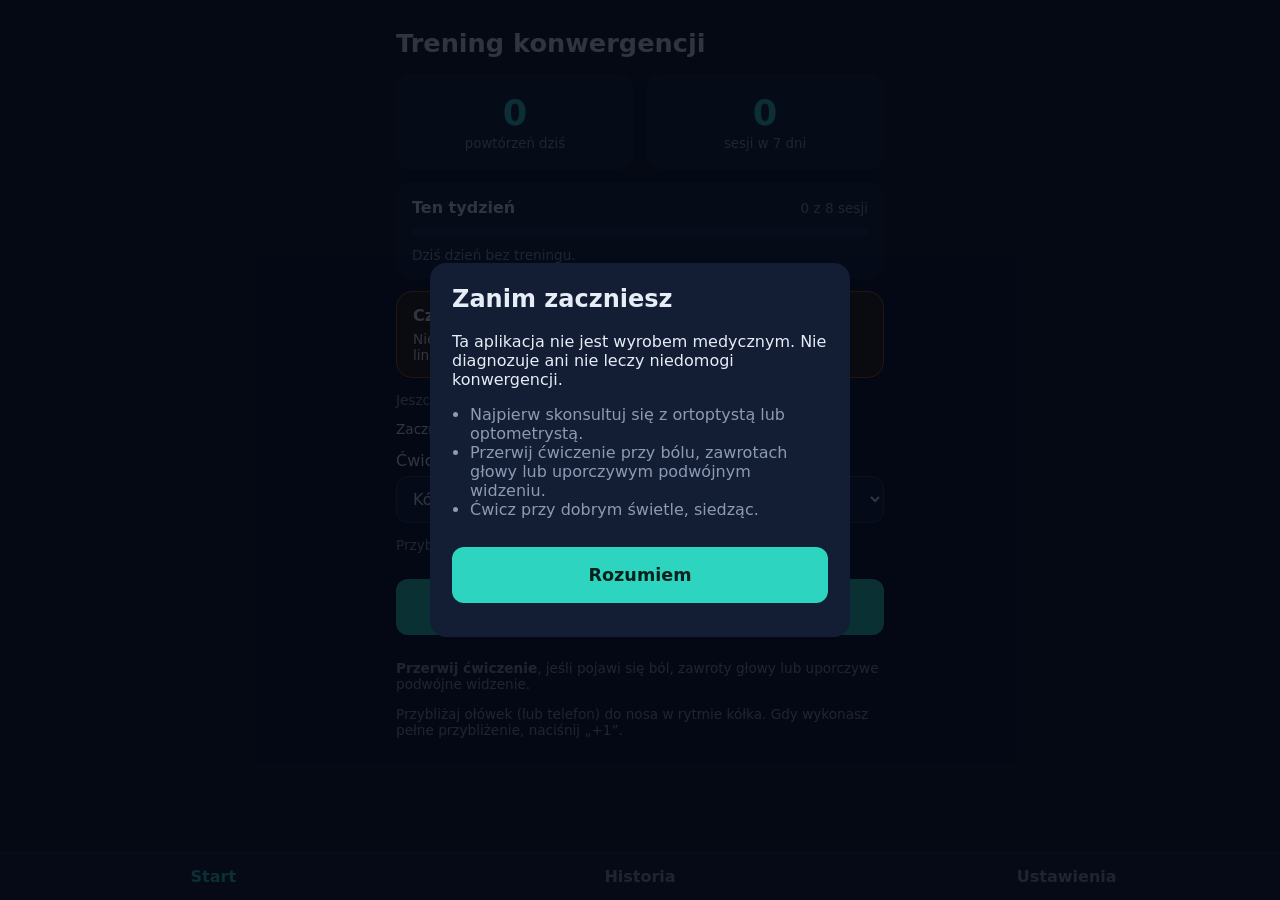
==== index.html @ 4efdfa62 "Dodaj różnorodne ćwiczenia i prostą gamifikację (punkt 6) - Cztery ćwiczenia: Kółko, Szybkie cykle (" ====
<!doctype html>
<html lang="pl">
<head>
  <meta charset="utf-8">
  <meta name="viewport" content="width=device-width, initial-scale=1, viewport-fit=cover">
  <meta name="theme-color" content="#0b1220">
  <title>Trening konwergencji</title>
  <link rel="manifest" href="manifest.webmanifest">
  <link rel="icon" href="icons/icon.svg" type="image/svg+xml">
  <link rel="stylesheet" href="styles.css">
</head>
<body>

  <!-- Informacja o bezpieczeństwie (pokazywana przy pierwszym uruchomieniu) -->
  <div id="disclaimer" class="overlay" hidden>
    <div class="card">
      <h2>Zanim zaczniesz</h2>
      <p>Ta aplikacja nie jest wyrobem medycznym. Nie diagnozuje ani nie leczy niedomogi konwergencji.</p>
      <ul>
        <li>Najpierw skonsultuj się z ortoptystą lub optometrystą.</li>
        <li>Przerwij ćwiczenie przy bólu, zawrotach głowy lub uporczywym podwójnym widzeniu.</li>
        <li>Ćwicz przy dobrym świetle, siedząc.</li>
      </ul>
      <button id="disclaimer-ok" class="btn primary big">Rozumiem</button>
    </div>
  </div>

  <!-- Przerwanie ćwiczenia ze względów bezpieczeństwa -->
  <div id="safety" class="overlay" hidden>
    <div class="card">
      <h2>Przerwano ćwiczenie</h2>
      <p>Jeśli ból, zawroty głowy lub podwójne widzenie nie ustąpią po odpoczynku, skontaktuj się z lekarzem okulistą lub ortoptystą.</p>
      <p>Przy nagłym pogorszeniu wzroku lub silnym bólu oka zgłoś się od razu do lekarza.</p>
      <button id="safety-ok" class="btn primary big">Rozumiem</button>
    </div>
  </div>

  <main>
    <!-- Ekran startowy -->
    <section data-screen="home" class="screen">
      <h1>Trening konwergencji</h1>
      <div class="stats">
        <div><span id="stat-today">0</span><small>powtórzeń dziś</small></div>
        <div><span id="stat-week">0</span><small>sesji w 7 dni</small></div>
      </div>

      <div class="plan">
        <div class="plan-head">
          <strong>Ten tydzień</strong>
          <span id="week-text" class="muted small"></span>
        </div>
        <div class="track"><div id="week-fill" class="fill"></div></div>
        <p id="today-text" class="muted small"></p>
      </div>

      <div id="checkup-card" class="notice" hidden>
        <strong>Czas na wizytę kontrolną</strong>
        <p id="checkup-text" class="small"></p>
      </div>

      <p id="stat-last" class="muted small"></p>
      <p id="streak-text" class="small"></p>
      <label>Ćwiczenie dziś
        <select id="exercise"></select>
      </label>
      <p id="exercise-desc" class="muted small"></p>
      <button id="btn-start" class="btn primary big">Rozpocznij sesję</button>
      <p class="muted small">
        <strong>Przerwij ćwiczenie</strong>, jeśli pojawi się ból, zawroty głowy lub uporczywe podwójne widzenie.
      </p>
      <p class="muted small">
        Przybliżaj ołówek (lub telefon) do nosa w rytmie kółka. Gdy wykonasz pełne przybliżenie, naciśnij „+1”.
      </p>
    </section>

    <!-- Ekran treningu -->
    <section data-screen="train" class="train" hidden>
      <div class="train-head">
        <span id="train-time">00:00</span>
        <span><span id="train-count">0</span> powt.</span>
      </div>
      <p id="cue" class="cue" aria-live="polite">Przybliżaj</p>
      <div id="stage" class="stage">
        <div id="target" class="target"><div id="core" class="core"></div></div>
      </div>
      <p id="train-hint" class="muted small">Kółko rośnie: przybliżaj. Kółko maleje: cofaj.</p>
      <button id="btn-rep" class="btn primary big">+1 powtórzenie</button>
      <button id="btn-safety" class="btn danger">Ból, zawroty lub podwójne widzenie – przerwij</button>
      <button id="btn-stop" class="btn ghost">Zakończ</button>
    </section>

    <!-- Historia -->
    <section data-screen="history" class="screen" hidden>
      <h1>Historia</h1>

      <h3>Powtórzenia z ostatnich 14 dni</h3>
      <div id="chart"></div>
      <p class="muted small">Najnowszy dzień po prawej.</p>

      <h3>Punkt bliży zbieżności (linijka RAF, cm)</h3>
      <form id="npc-form" class="npc-form">
        <input id="npc-value" type="text" inputmode="decimal" placeholder="np. 12,5" aria-label="Wynik w cm" required>
        <input id="npc-date" type="date" aria-label="Data pomiaru" required>
        <button type="submit" class="btn primary small">Zapisz</button>
      </form>
      <div id="npc-chart"></div>
      <p id="npc-empty" class="muted small" hidden>
        Dodaj co najmniej 2 pomiary, aby zobaczyć wykres. Niższa wartość oznacza, że punkt jest bliżej nosa.
      </p>
      <ul id="npc-list" class="list"></ul>

      <h3>Osiągnięcia</h3>
      <ul id="badge-list" class="list"></ul>

      <h3>Sesje</h3>
      <ul id="session-list" class="list"></ul>
      <p id="history-empty" class="muted" hidden>Brak zapisanych sesji.</p>
    </section>

    <!-- Ustawienia -->
    <section data-screen="settings" class="screen" hidden>
      <h1>Ustawienia</h1>

      <label>Długość sesji: <output id="out-duration"></output> min
        <input id="set-duration" type="range" min="1" max="10" step="1">
      </label>

      <label>Tempo (sekundy na pełny cykl): <output id="out-tempo"></output> s
        <input id="set-tempo" type="range" min="3" max="8" step="0.5">
      </label>

      <label class="check"><input id="set-sound" type="checkbox"> Dźwięk rytmu</label>
      <label class="check"><input id="set-vibrate" type="checkbox"> Wibracja przy powtórzeniu</label>

      <h3>Plan tygodniowy</h3>
      <div class="days" role="group" aria-label="Dni treningowe">
        <label class="chip"><input type="checkbox" data-day="1"> Pn</label>
        <label class="chip"><input type="checkbox" data-day="2"> Wt</label>
        <label class="chip"><input type="checkbox" data-day="3"> Śr</label>
        <label class="chip"><input type="checkbox" data-day="4"> Cz</label>
        <label class="chip"><input type="checkbox" data-day="5"> Pt</label>
        <label class="chip"><input type="checkbox" data-day="6"> Sb</label>
        <label class="chip"><input type="checkbox" data-day="0"> Nd</label>
      </div>

      <fieldset class="radio-set">
        <legend>Sesje dziennie</legend>
        <label class="check"><input type="radio" name="sessions" value="1"> 1 (przypomnienie o 9:00)</label>
        <label class="check"><input type="radio" name="sessions" value="2"> 2 (przypomnienia o 9:00 i 19:00)</label>
      </fieldset>

      <button id="btn-ics" class="btn ghost">Dodaj przypomnienia do kalendarza (.ics)</button>
      <p class="muted small">
        Otwórz pobrany plik w aplikacji Kalendarz. Przypomnienia powtarzają się co tydzień.
        Po zmianie planu wyeksportuj plik ponownie.
      </p>

      <h3>Dane</h3>
      <button id="btn-export" class="btn ghost">Eksportuj dane (JSON)</button>
      <label class="btn ghost">Importuj dane (JSON)
        <input id="file-import" type="file" accept="application/json" hidden>
      </label>
      <button id="btn-reset" class="btn danger">Usuń wszystkie sesje</button>
      <button id="btn-show-disclaimer" class="btn ghost">Pokaż informację o bezpieczeństwie</button>

      <p class="muted small">Dane są zapisywane tylko w tej przeglądarce, na tym urządzeniu.</p>
    </section>
  </main>

  <nav class="tabbar">
    <button data-nav="home">Start</button>
    <button data-nav="history">Historia</button>
    <button data-nav="settings">Ustawienia</button>
  </nav>

  <div id="toast" class="toast" hidden role="status"></div>

  <script type="module" src="app.js"></script>
</body>
</html>
---- styles.css ----
:root {
  --bg: #0b1220;
  --card: #131d33;
  --text: #e6edf7;
  --muted: #8b9bb4;
  --accent: #2dd4bf;
  --accent-ink: #06201c;
  --danger: #f87171;
  --line: #2a3858;
  --radius: 16px;
}

* { box-sizing: border-box; }

[hidden] { display: none !important; }

html, body {
  margin: 0;
  background: var(--bg);
  color: var(--text);
  font-family: system-ui, -apple-system, "Segoe UI", Roboto, sans-serif;
  -webkit-tap-highlight-color: transparent;
}

body {
  min-height: 100dvh;
  padding: env(safe-area-inset-top) 0 calc(72px + env(safe-area-inset-bottom));
}

body.training { padding-bottom: 0; }

main {
  max-width: 520px;
  margin: 0 auto;
  padding: 20px 16px;
}

h1 { font-size: 1.6rem; margin: 8px 0 16px; }
h2 { margin-top: 0; }
h3 { margin: 24px 0 8px; font-size: 1rem; color: var(--muted); font-weight: 600; }

.muted { color: var(--muted); }
.small { font-size: 0.85rem; }

/* Statystyki na ekranie startowym */
.stats {
  display: grid;
  grid-template-columns: 1fr 1fr;
  gap: 12px;
  margin: 8px 0 12px;
}
.stats div {
  background: var(--card);
  border-radius: var(--radius);
  padding: 18px;
  text-align: center;
}
.stats span { display: block; font-size: 2.2rem; font-weight: 700; color: var(--accent); }
.stats small { color: var(--muted); }

/* Przyciski */
.btn {
  display: inline-flex;
  align-items: center;
  justify-content: center;
  gap: 8px;
  border: 0;
  border-radius: 12px;
  padding: 12px 16px;
  font: inherit;
  font-weight: 600;
  background: #1e2a45;
  color: var(--text);
  cursor: pointer;
  width: 100%;
  margin: 6px 0;
  text-align: center;
}
.btn.primary { background: var(--accent); color: var(--accent-ink); }
.btn.big { padding: 18px; font-size: 1.1rem; margin: 12px 0; }
.btn.ghost { background: transparent; border: 1px solid var(--line); }
.btn.danger { background: transparent; color: var(--danger); border: 1px solid var(--danger); }
.btn.small { width: auto; padding: 8px 12px; font-size: 0.9rem; margin: 0; }

/* Ustawienia */
label { display: block; margin: 14px 0; }
label.btn { display: flex; }
label.btn input { display: none; }
input[type="range"] { width: 100%; accent-color: var(--accent); }
.check { display: flex; align-items: center; gap: 10px; }
.check input { width: 20px; height: 20px; accent-color: var(--accent); }

/* Lista sesji */
.list { list-style: none; padding: 0; margin: 0; }
.list li {
  display: flex;
  justify-content: space-between;
  align-items: center;
  background: var(--card);
  border-radius: 12px;
  padding: 12px 14px;
  margin-bottom: 8px;
  gap: 8px;
}
.list li div { display: flex; flex-direction: column; }
.list li small { color: var(--muted); }

/* Dolny pasek nawigacji */
.tabbar {
  position: fixed;
  bottom: 0;
  left: 0;
  right: 0;
  display: flex;
  background: #0f1729;
  border-top: 1px solid #1d2842;
  padding-bottom: env(safe-area-inset-bottom);
}
.tabbar button {
  flex: 1;
  background: none;
  border: 0;
  color: var(--muted);
  padding: 14px 0;
  font: inherit;
  font-weight: 600;
}
.tabbar button.active { color: var(--accent); }
body.training .tabbar { display: none; }

/* Ekran treningu */
.train {
  display: flex;
  flex-direction: column;
  align-items: center;
  min-height: 100dvh;
  padding: 20px 16px;
  text-align: center;
  max-width: 520px;
  margin: 0 auto;
}
.train-head {
  width: 100%;
  display: flex;
  justify-content: space-between;
  font-size: 1.4rem;
  font-weight: 700;
}
.train .btn.big { max-width: 420px; }
.stage {
  flex: 1;
  display: grid;
  place-items: center;
  width: 100%;
  padding: 16px 0;
}
.target {
  width: min(72vw, 320px);
  aspect-ratio: 1;
  border-radius: 50%;
  border: 2px dashed var(--line);
  display: grid;
  place-items: center;
}
/* Rozmiar kółka ustawia JavaScript (app.js, funkcja frame).
   Nie używamy animacji CSS, bo ustawienie „ogranicz ruch” w telefonie by ją wyłączało. */
.core {
  width: 100%;
  height: 100%;
  border-radius: 50%;
  background: radial-gradient(circle, #5eead4 0%, #0d9488 70%);
  transform: scale(0.25);
  opacity: 0.9;
  will-change: transform;
}

.cue {
  font-size: 1.8rem;
  font-weight: 700;
  color: var(--accent);
  margin: 12px 0 4px;
  min-height: 2.2rem;
}

/* Nakładki i powiadomienia */
.overlay {
  position: fixed;
  inset: 0;
  background: rgba(3, 7, 18, 0.8);
  display: grid;
  place-items: center;
  padding: 16px;
  z-index: 10;
}
.card {
  background: var(--card);
  border-radius: var(--radius);
  padding: 22px;
  max-width: 420px;
}
.card ul { padding-left: 18px; color: var(--muted); }

.toast {
  position: fixed;
  left: 50%;
  bottom: calc(90px + env(safe-area-inset-bottom));
  transform: translateX(-50%);
  background: #1e2a45;
  padding: 10px 16px;
  border-radius: 12px;
  max-width: 90vw;
  z-index: 20;
}
body.training .toast { bottom: 24px; }

/* Wykres */
#chart svg {
  width: 100%;
  height: auto;
  background: var(--card);
  border-radius: var(--radius);
  padding: 8px;
  display: block;
}
#chart .bar { fill: var(--accent); opacity: 0.85; }

/* Plan tygodniowy */
.plan {
  background: var(--card);
  border-radius: var(--radius);
  padding: 16px;
  margin: 12px 0;
}
.plan-head {
  display: flex;
  justify-content: space-between;
  align-items: baseline;
  margin-bottom: 10px;
}
.track {
  height: 10px;
  background: #1e2a45;
  border-radius: 999px;
  overflow: hidden;
}
.fill {
  height: 100%;
  width: 0;
  background: var(--accent);
  border-radius: 999px;
  transition: width 0.3s ease;
}
.plan p { margin: 10px 0 0; }

/* Formularz pomiaru punktu bliży zbieżności */
.npc-form {
  display: grid;
  grid-template-columns: 1fr 1fr auto;
  gap: 8px;
  align-items: center;
  margin: 8px 0 12px;
}
.npc-form input {
  background: var(--card);
  color: var(--text);
  border: 1px solid var(--line);
  border-radius: 12px;
  padding: 12px;
  font: inherit;
  min-width: 0;
}
.npc-form .btn { width: auto; margin: 0; }

#npc-chart svg {
  width: 100%;
  height: auto;
  background: var(--card);
  border-radius: var(--radius);
  padding: 8px;
  display: block;
}
#npc-chart .line { fill: none; stroke: var(--accent); stroke-width: 2.5; }
#npc-chart .dot { fill: var(--accent); }
#npc-chart .grid { stroke: var(--line); stroke-width: 1; }
#npc-chart text { fill: var(--muted); font-size: 11px; }

/* Dni treningowe */
.days {
  display: flex;
  flex-wrap: wrap;
  gap: 8px;
  margin: 12px 0;
}
.chip {
  display: flex;
  align-items: center;
  gap: 6px;
  background: #1e2a45;
  border-radius: 999px;
  padding: 8px 12px;
  margin: 0;
  cursor: pointer;
}
.chip input { width: 16px; height: 16px; accent-color: var(--accent); }

.radio-set { border: 0; padding: 0; margin: 12px 0; }
.radio-set legend { color: var(--muted); padding: 0; margin-bottom: 6px; }

/* Wybór ćwiczenia */
select {
  display: block;
  width: 100%;
  margin-top: 6px;
  background: var(--card);
  color: var(--text);
  border: 1px solid var(--line);
  border-radius: 12px;
  padding: 12px;
  font: inherit;
}

/* Ostrzeżenia i przypomnienia */
.notice {
  background: #2a2010;
  border: 1px solid #b45309;
  border-radius: var(--radius);
  padding: 14px 16px;
  margin: 12px 0;
}
.notice p { margin: 6px 0 0; color: var(--text); }
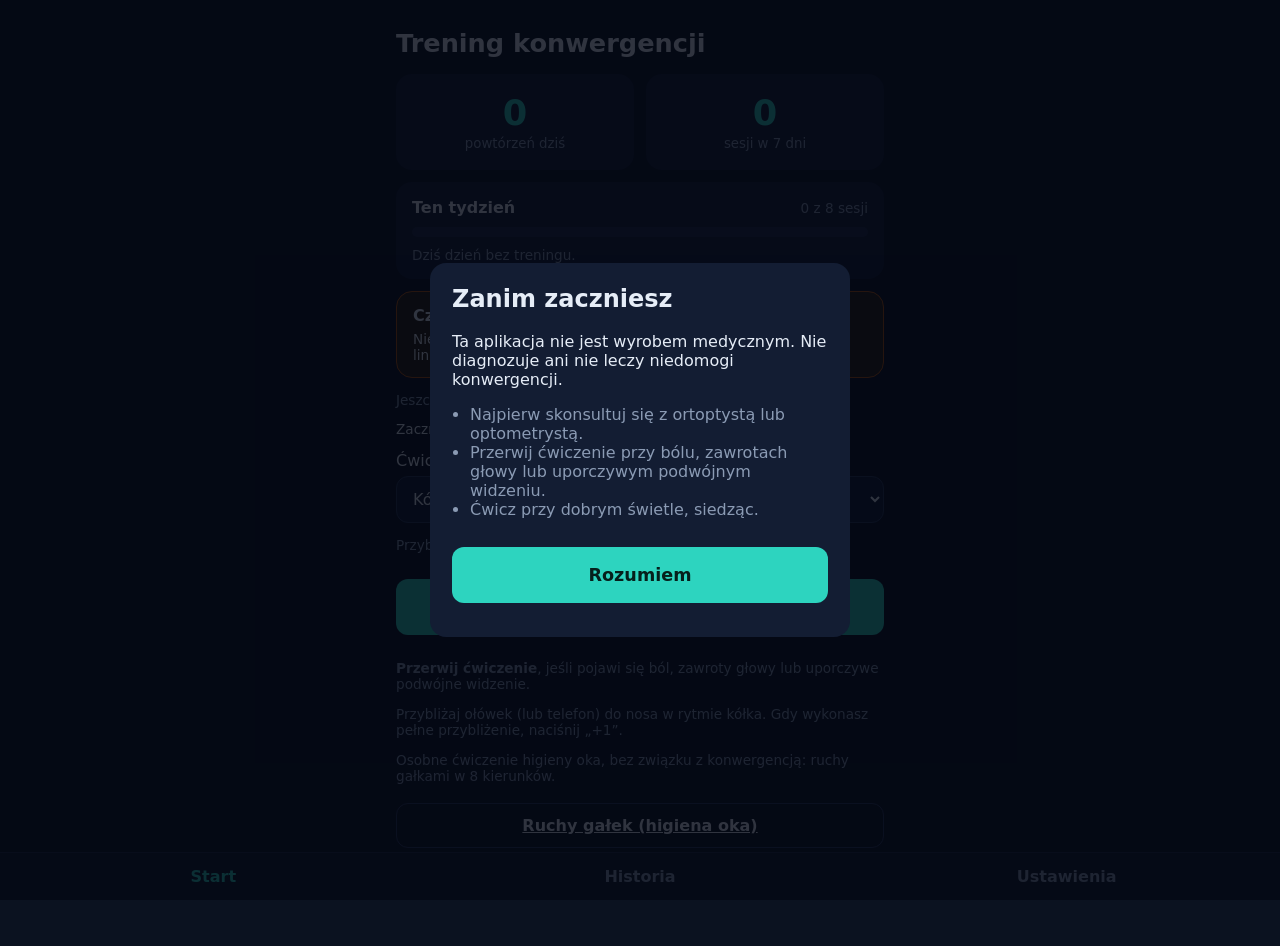
==== commit a367230e: "Dodaj stronę Ruchy gałek (higiena oka, bez związku z konwergencją) - Osobna strona ruchy.html z wybo" ====
--- a/index.html
+++ b/index.html
@@ -71,6 +71,10 @@
       <p class="muted small">
         Przybliżaj ołówek (lub telefon) do nosa w rytmie kółka. Gdy wykonasz pełne przybliżenie, naciśnij „+1”.
       </p>
+      <p class="muted small">
+        Osobne ćwiczenie higieny oka, bez związku z konwergencją: ruchy gałkami w 8 kierunków.
+      </p>
+      <a href="ruchy.html" class="btn ghost">Ruchy gałek (higiena oka)</a>
     </section>
 
     <!-- Ekran treningu -->
--- a/styles.css
+++ b/styles.css
@@ -306,6 +306,15 @@
 .radio-set { border: 0; padding: 0; margin: 12px 0; }
 .radio-set legend { color: var(--muted); padding: 0; margin-bottom: 6px; }
 
+/* Animacja oka (strona Ruchy gałek) */
+#eye {
+  width: 100%;
+  max-width: 360px;
+  height: auto;
+  display: block;
+  margin: 12px auto;
+}
+
 /* Wybór ćwiczenia */
 select {
   display: block;
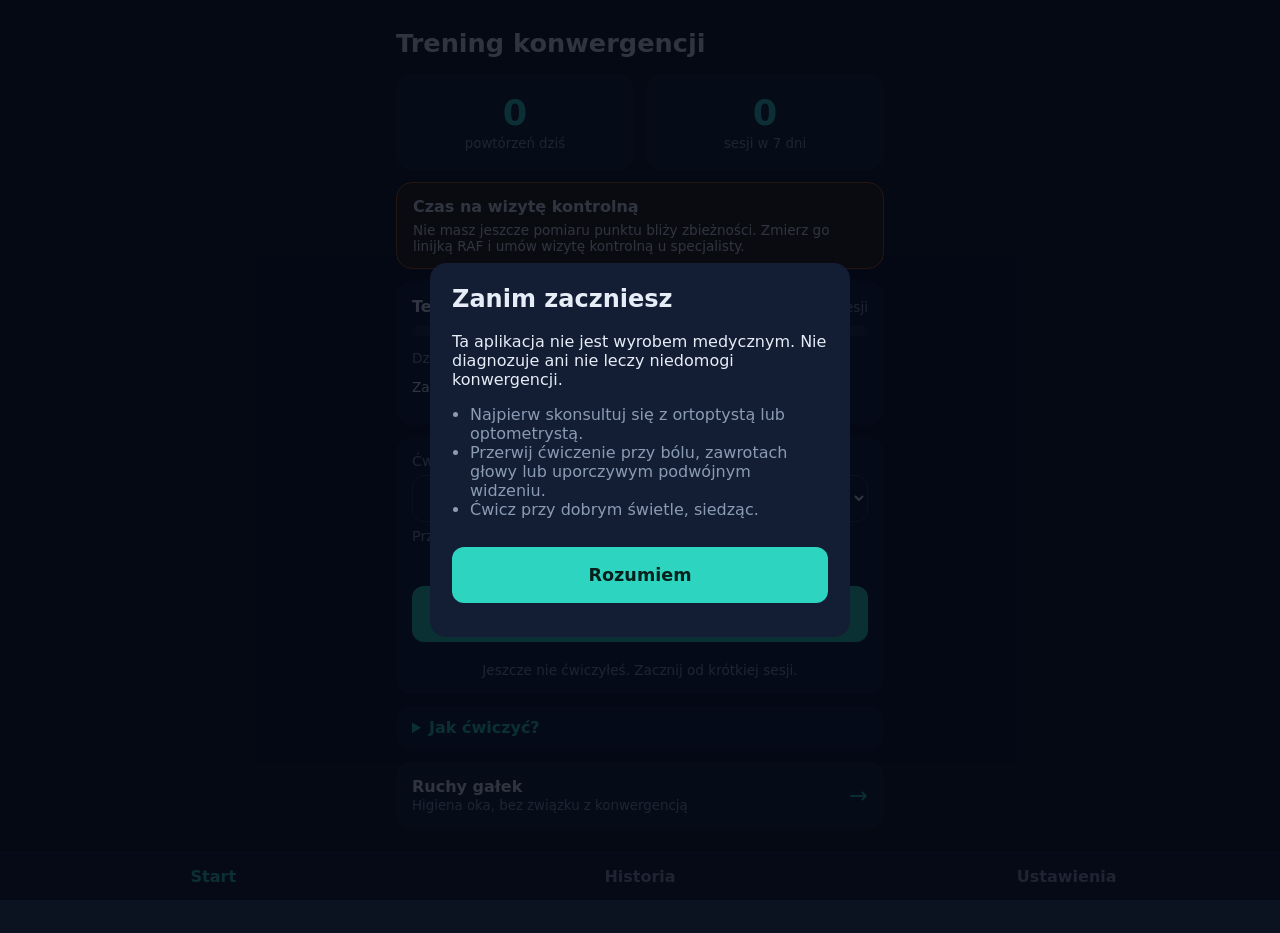
==== commit 3ba6ea95: "Uporządkuj ekran startowy i tryby z ikonami - Ekran startowy: mniej tekstu, karty z plannem i wybore" ====
--- a/index.html
+++ b/index.html
@@ -39,18 +39,10 @@
     <!-- Ekran startowy -->
     <section data-screen="home" class="screen">
       <h1>Trening konwergencji</h1>
+
       <div class="stats">
         <div><span id="stat-today">0</span><small>powtórzeń dziś</small></div>
         <div><span id="stat-week">0</span><small>sesji w 7 dni</small></div>
-      </div>
-
-      <div class="plan">
-        <div class="plan-head">
-          <strong>Ten tydzień</strong>
-          <span id="week-text" class="muted small"></span>
-        </div>
-        <div class="track"><div id="week-fill" class="fill"></div></div>
-        <p id="today-text" class="muted small"></p>
       </div>
 
       <div id="checkup-card" class="notice" hidden>
@@ -58,23 +50,40 @@
         <p id="checkup-text" class="small"></p>
       </div>
 
-      <p id="stat-last" class="muted small"></p>
-      <p id="streak-text" class="small"></p>
-      <label>Ćwiczenie dziś
+      <section class="box">
+        <div class="plan-head">
+          <strong>Ten tydzień</strong>
+          <span id="week-text" class="muted small"></span>
+        </div>
+        <div class="track"><div id="week-fill" class="fill"></div></div>
+        <p id="today-text" class="muted small"></p>
+        <p id="streak-text" class="small"></p>
+      </section>
+
+      <section class="box">
+        <label class="field-label" for="exercise">Ćwiczenie na dziś</label>
         <select id="exercise"></select>
-      </label>
-      <p id="exercise-desc" class="muted small"></p>
-      <button id="btn-start" class="btn primary big">Rozpocznij sesję</button>
-      <p class="muted small">
-        <strong>Przerwij ćwiczenie</strong>, jeśli pojawi się ból, zawroty głowy lub uporczywe podwójne widzenie.
-      </p>
-      <p class="muted small">
-        Przybliżaj ołówek (lub telefon) do nosa w rytmie kółka. Gdy wykonasz pełne przybliżenie, naciśnij „+1”.
-      </p>
-      <p class="muted small">
-        Osobne ćwiczenie higieny oka, bez związku z konwergencją: ruchy gałkami w 8 kierunków.
-      </p>
-      <a href="ruchy.html" class="btn ghost">Ruchy gałek (higiena oka)</a>
+        <p id="exercise-desc" class="hint"></p>
+        <button id="btn-start" class="btn primary big">Zacznij sesję</button>
+        <p id="stat-last" class="muted small center"></p>
+      </section>
+
+      <details class="tips">
+        <summary>Jak ćwiczyć?</summary>
+        <ul>
+          <li>Przybliżaj ołówek lub telefon do nosa w rytmie kółka.</li>
+          <li>Gdy dojdziesz do pełnego przybliżenia, naciśnij „+1”.</li>
+          <li>Ból, zawroty głowy lub podwójne widzenie: przerwij od razu.</li>
+        </ul>
+      </details>
+
+      <a href="ruchy.html" class="link-card">
+        <span>
+          <strong>Ruchy gałek</strong>
+          <small>Higiena oka, bez związku z konwergencją</small>
+        </span>
+        <span aria-hidden="true">→</span>
+      </a>
     </section>
 
     <!-- Ekran treningu -->
--- a/styles.css
+++ b/styles.css
@@ -315,6 +315,70 @@
   margin: 12px auto;
 }
 
+/* Ekran startowy: karty i podpowiedzi */
+.field-label { display: block; color: var(--muted); font-size: 0.9rem; margin: 0 0 6px; }
+.box {
+  background: var(--card);
+  border-radius: var(--radius);
+  padding: 16px;
+  margin: 12px 0;
+}
+.box select { margin-bottom: 4px; }
+.hint { color: var(--muted); font-size: 0.9rem; margin: 6px 0 12px; min-height: 2.4em; }
+.center { text-align: center; margin: 8px 0 0; }
+.tips {
+  background: var(--card);
+  border-radius: var(--radius);
+  padding: 12px 16px;
+  margin: 12px 0;
+}
+.tips summary { cursor: pointer; font-weight: 600; color: var(--accent); }
+.tips ul { padding-left: 18px; margin: 10px 0 4px; color: var(--muted); }
+.tips li { margin: 6px 0; }
+.link-card {
+  display: flex;
+  justify-content: space-between;
+  align-items: center;
+  gap: 12px;
+  background: var(--card);
+  border-radius: var(--radius);
+  padding: 16px;
+  margin: 12px 0;
+  color: var(--text);
+  text-decoration: none;
+}
+.link-card small { display: block; color: var(--muted); margin-top: 2px; }
+.link-card span[aria-hidden] { color: var(--accent); font-size: 1.4rem; }
+
+/* Kafelki trybów z ikonami */
+.mode-grid {
+  display: grid;
+  grid-template-columns: repeat(3, 1fr);
+  gap: 10px;
+  margin: 8px 0 16px;
+}
+.mode {
+  position: relative;
+  display: flex;
+  flex-direction: column;
+  align-items: center;
+  gap: 6px;
+  text-align: center;
+  background: var(--card);
+  border: 1px solid var(--line);
+  border-radius: var(--radius);
+  padding: 14px 8px;
+  margin: 0;
+  cursor: pointer;
+}
+.mode input { position: absolute; opacity: 0; pointer-events: none; }
+.mode svg { width: 30px; height: 30px; color: var(--muted); }
+.mode strong { font-size: 0.95rem; }
+.mode small { color: var(--muted); font-size: 0.75rem; line-height: 1.3; }
+.mode:has(input:checked) { border-color: var(--accent); background: #112a33; }
+.mode:has(input:checked) svg { color: var(--accent); }
+.mode:has(input:focus-visible) { outline: 2px solid var(--accent); outline-offset: 2px; }
+
 /* Wybór ćwiczenia */
 select {
   display: block;
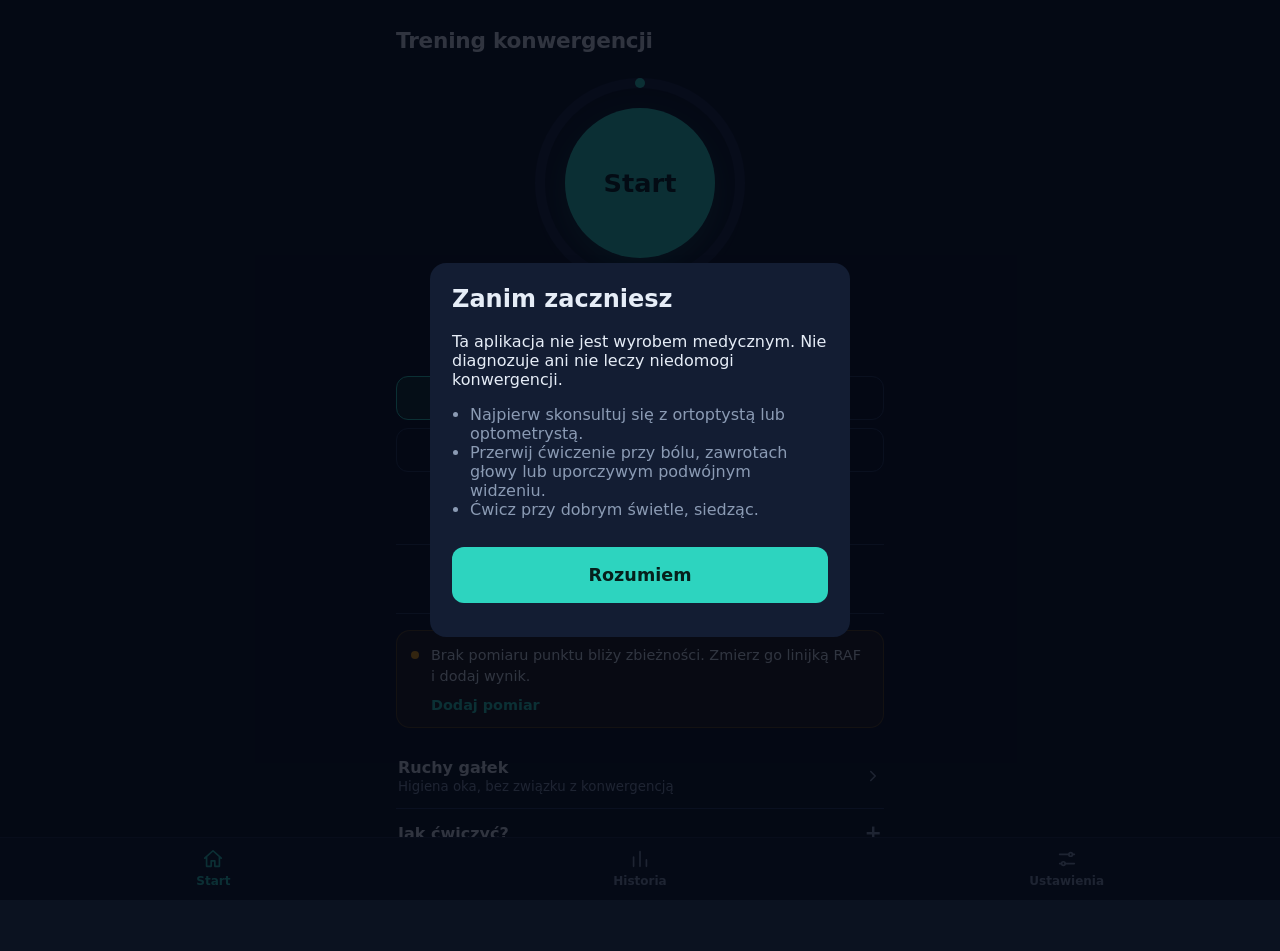
==== commit 947f6c66: "Ekran startowy: pierścień z przyciskiem Start i porządki w układzie - Przycisk Start w pierścieniu p" ====
--- a/index.html
+++ b/index.html
@@ -40,50 +40,51 @@
     <section data-screen="home" class="screen">
       <h1>Trening konwergencji</h1>
 
-      <div class="stats">
-        <div><span id="stat-today">0</span><small>powtórzeń dziś</small></div>
-        <div><span id="stat-week">0</span><small>sesji w 7 dni</small></div>
-      </div>
-
-      <div id="checkup-card" class="notice" hidden>
-        <strong>Czas na wizytę kontrolną</strong>
-        <p id="checkup-text" class="small"></p>
-      </div>
-
-      <section class="box">
-        <div class="plan-head">
-          <strong>Ten tydzień</strong>
-          <span id="week-text" class="muted small"></span>
+      <div class="hero">
+        <div class="ring">
+          <svg viewBox="0 0 220 220" aria-hidden="true">
+            <circle class="ring-track" cx="110" cy="110" r="100"/>
+            <circle id="ring-fill" class="ring-fill" cx="110" cy="110" r="100"/>
+          </svg>
+          <button id="btn-start" class="start">Start</button>
         </div>
-        <div class="track"><div id="week-fill" class="fill"></div></div>
+        <p id="week-text" class="hero-line"></p>
         <p id="today-text" class="muted small"></p>
-        <p id="streak-text" class="small"></p>
-      </section>
-
-      <section class="box">
-        <label class="field-label" for="exercise">Ćwiczenie na dziś</label>
-        <select id="exercise"></select>
-        <p id="exercise-desc" class="hint"></p>
-        <button id="btn-start" class="btn primary big">Zacznij sesję</button>
-        <p id="stat-last" class="muted small center"></p>
-      </section>
-
-      <details class="tips">
-        <summary>Jak ćwiczyć?</summary>
-        <ul>
-          <li>Przybliżaj ołówek lub telefon do nosa w rytmie kółka.</li>
-          <li>Gdy dojdziesz do pełnego przybliżenia, naciśnij „+1”.</li>
-          <li>Ból, zawroty głowy lub podwójne widzenie: przerwij od razu.</li>
-        </ul>
-      </details>
-
-      <a href="ruchy.html" class="link-card">
-        <span>
-          <strong>Ruchy gałek</strong>
-          <small>Higiena oka, bez związku z konwergencją</small>
-        </span>
-        <span aria-hidden="true">→</span>
-      </a>
+      </div>
+
+      <div id="exercise" class="seg" role="radiogroup" aria-label="Ćwiczenie na dziś"></div>
+      <p id="exercise-desc" class="hint"></p>
+
+      <dl class="glance">
+        <div><dt>Seria</dt><dd id="streak-text">0 dni</dd></div>
+        <div><dt>Dziś</dt><dd><span id="stat-today">0</span> powt.</dd></div>
+      </dl>
+
+      <div id="checkup-card" class="checkup" hidden>
+        <span class="dot" aria-hidden="true"></span>
+        <div>
+          <p id="checkup-text"></p>
+          <button type="button" class="textbtn" data-nav="history">Dodaj pomiar</button>
+        </div>
+      </div>
+
+      <div class="rows">
+        <a href="ruchy.html" class="row">
+          <span>
+            <strong>Ruchy gałek</strong>
+            <small>Higiena oka, bez związku z konwergencją</small>
+          </span>
+          <svg viewBox="0 0 24 24" width="18" height="18" fill="none" stroke="currentColor" stroke-width="2" stroke-linecap="round" stroke-linejoin="round" aria-hidden="true"><path d="M9 6l6 6-6 6"/></svg>
+        </a>
+        <details class="row">
+          <summary>Jak ćwiczyć?</summary>
+          <ul>
+            <li>Przybliżaj ołówek lub telefon do nosa w rytmie kółka.</li>
+            <li>Gdy dojdziesz do pełnego przybliżenia, naciśnij „+1”.</li>
+            <li>Ból, zawroty głowy lub podwójne widzenie: przerwij od razu.</li>
+          </ul>
+        </details>
+      </div>
     </section>
 
     <!-- Ekran treningu -->
@@ -181,9 +182,18 @@
   </main>
 
   <nav class="tabbar">
-    <button data-nav="home">Start</button>
-    <button data-nav="history">Historia</button>
-    <button data-nav="settings">Ustawienia</button>
+    <button data-nav="home">
+      <svg viewBox="0 0 24 24" fill="none" stroke="currentColor" stroke-width="1.8" stroke-linecap="round" stroke-linejoin="round" aria-hidden="true"><path d="M3 11l9-8 9 8M5 10v10h5v-6h4v6h5V10"/></svg>
+      <span>Start</span>
+    </button>
+    <button data-nav="history">
+      <svg viewBox="0 0 24 24" fill="none" stroke="currentColor" stroke-width="1.8" stroke-linecap="round" stroke-linejoin="round" aria-hidden="true"><path d="M5 20V10M12 20V4M19 20v-7"/></svg>
+      <span>Historia</span>
+    </button>
+    <button data-nav="settings">
+      <svg viewBox="0 0 24 24" fill="none" stroke="currentColor" stroke-width="1.8" stroke-linecap="round" stroke-linejoin="round" aria-hidden="true"><path d="M4 7h10M18 7h2M4 17h2M10 17h10"/><circle cx="16" cy="7" r="2"/><circle cx="8" cy="17" r="2"/></svg>
+      <span>Ustawienia</span>
+    </button>
   </nav>
 
   <div id="toast" class="toast" hidden role="status"></div>
--- a/styles.css
+++ b/styles.css
@@ -35,28 +35,12 @@
   padding: 20px 16px;
 }
 
-h1 { font-size: 1.6rem; margin: 8px 0 16px; }
+h1 { font-size: 1.35rem; margin: 8px 0 20px; letter-spacing: -0.01em; }
 h2 { margin-top: 0; }
 h3 { margin: 24px 0 8px; font-size: 1rem; color: var(--muted); font-weight: 600; }
 
 .muted { color: var(--muted); }
 .small { font-size: 0.85rem; }
-
-/* Statystyki na ekranie startowym */
-.stats {
-  display: grid;
-  grid-template-columns: 1fr 1fr;
-  gap: 12px;
-  margin: 8px 0 12px;
-}
-.stats div {
-  background: var(--card);
-  border-radius: var(--radius);
-  padding: 18px;
-  text-align: center;
-}
-.stats span { display: block; font-size: 2.2rem; font-weight: 700; color: var(--accent); }
-.stats small { color: var(--muted); }
 
 /* Przyciski */
 .btn {
@@ -118,13 +102,19 @@
 }
 .tabbar button {
   flex: 1;
+  display: flex;
+  flex-direction: column;
+  align-items: center;
+  gap: 4px;
   background: none;
   border: 0;
   color: var(--muted);
-  padding: 14px 0;
-  font: inherit;
+  padding: 10px 0 12px;
+  font: inherit;
+  font-size: 0.75rem;
   font-weight: 600;
 }
+.tabbar svg { width: 22px; height: 22px; }
 .tabbar button.active { color: var(--accent); }
 body.training .tabbar { display: none; }
 
@@ -224,34 +214,6 @@
 }
 #chart .bar { fill: var(--accent); opacity: 0.85; }
 
-/* Plan tygodniowy */
-.plan {
-  background: var(--card);
-  border-radius: var(--radius);
-  padding: 16px;
-  margin: 12px 0;
-}
-.plan-head {
-  display: flex;
-  justify-content: space-between;
-  align-items: baseline;
-  margin-bottom: 10px;
-}
-.track {
-  height: 10px;
-  background: #1e2a45;
-  border-radius: 999px;
-  overflow: hidden;
-}
-.fill {
-  height: 100%;
-  width: 0;
-  background: var(--accent);
-  border-radius: 999px;
-  transition: width 0.3s ease;
-}
-.plan p { margin: 10px 0 0; }
-
 /* Formularz pomiaru punktu bliży zbieżności */
 .npc-form {
   display: grid;
@@ -315,40 +277,143 @@
   margin: 12px auto;
 }
 
-/* Ekran startowy: karty i podpowiedzi */
+/* Ekran startowy */
 .field-label { display: block; color: var(--muted); font-size: 0.9rem; margin: 0 0 6px; }
-.box {
-  background: var(--card);
-  border-radius: var(--radius);
-  padding: 16px;
-  margin: 12px 0;
-}
-.box select { margin-bottom: 4px; }
-.hint { color: var(--muted); font-size: 0.9rem; margin: 6px 0 12px; min-height: 2.4em; }
-.center { text-align: center; margin: 8px 0 0; }
-.tips {
-  background: var(--card);
-  border-radius: var(--radius);
-  padding: 12px 16px;
-  margin: 12px 0;
-}
-.tips summary { cursor: pointer; font-weight: 600; color: var(--accent); }
-.tips ul { padding-left: 18px; margin: 10px 0 4px; color: var(--muted); }
-.tips li { margin: 6px 0; }
-.link-card {
+
+.hero { text-align: center; margin: 0 0 28px; }
+.ring {
+  position: relative;
+  width: 220px;
+  height: 220px;
+  margin: 0 auto 16px;
+  display: grid;
+  place-items: center;
+}
+.ring svg { position: absolute; inset: 0; width: 100%; height: 100%; transform: rotate(-90deg); }
+.ring-track, .ring-fill { fill: none; stroke-width: 10; }
+.ring-track { stroke: #17213a; }
+.ring-fill {
+  stroke: var(--accent);
+  stroke-linecap: round;
+  stroke-dasharray: 628.32;
+  stroke-dashoffset: 628.32;
+  transition: stroke-dashoffset 0.6s ease;
+}
+.start {
+  width: 150px;
+  height: 150px;
+  border: 0;
+  border-radius: 50%;
+  background: var(--accent);
+  color: var(--accent-ink);
+  font: inherit;
+  font-size: 1.6rem;
+  font-weight: 700;
+  cursor: pointer;
+  box-shadow: 0 10px 30px rgba(45, 212, 191, 0.22);
+}
+.start:active { transform: scale(0.97); animation: none; }
+/* Delikatne „oddychanie” przycisku, jak kółko w ćwiczeniu. Wyłączone przy ograniczonym ruchu. */
+@media (prefers-reduced-motion: no-preference) {
+  .start { animation: breathe 6s ease-in-out infinite; }
+}
+@keyframes breathe { 0%, 100% { transform: scale(1); } 50% { transform: scale(1.04); } }
+.hero-line { font-weight: 600; margin: 0; }
+.hero .muted { margin: 4px 0 0; }
+
+/* Wybór ćwiczenia: dwie równe kolumny, żeby nic nie wisiało samotnie w ostatnim rzędzie */
+.seg { display: grid; grid-template-columns: 1fr 1fr; gap: 8px; margin: 0 0 12px; }
+.chip-btn {
+  min-height: 44px;
+  background: transparent;
+  border: 1px solid var(--line);
+  color: var(--muted);
+  border-radius: 12px;
+  padding: 10px 12px;
+  font: inherit;
+  font-size: 0.95rem;
+  text-align: center;
+  cursor: pointer;
+}
+.chip-btn.on { background: #12302f; border-color: var(--accent); color: var(--accent); font-weight: 600; }
+/* Stała wysokość na dwie linie, żeby zmiana ćwiczenia nie przesuwała reszty ekranu */
+.hint {
+  text-align: center;
+  color: var(--muted);
+  font-size: 0.9rem;
+  line-height: 1.4;
+  max-width: 36ch;
+  min-height: 2.8em;
+  margin: 0 auto 20px;
+}
+
+.glance {
+  display: grid;
+  grid-template-columns: 1fr 1fr;
+  margin: 0 0 16px;
+  border-top: 1px solid var(--line);
+  border-bottom: 1px solid var(--line);
+}
+.glance div { padding: 14px 4px; text-align: center; }
+.glance div + div { border-left: 1px solid var(--line); }
+.glance dt { color: var(--muted); font-size: 0.8rem; margin-bottom: 2px; }
+.glance dd { margin: 0; font-size: 1.2rem; font-weight: 700; }
+
+/* Przypomnienie o kontroli: spokojny panel, tekst nad linkiem zamiast trzech linii obok przycisku */
+.checkup {
+  display: flex;
+  align-items: flex-start;
+  gap: 12px;
+  padding: 14px;
+  margin: 0 0 16px;
+  border-radius: 14px;
+  background: rgba(245, 158, 11, 0.08);
+  border: 1px solid rgba(245, 158, 11, 0.28);
+  font-size: 0.9rem;
+}
+.checkup .dot { flex: none; width: 8px; height: 8px; margin-top: 6px; border-radius: 50%; background: #f59e0b; }
+.checkup p { margin: 0; line-height: 1.45; }
+.textbtn {
+  background: none;
+  border: 0;
+  color: var(--accent);
+  font: inherit;
+  font-weight: 600;
+  padding: 10px 0 0;
+  cursor: pointer;
+}
+
+/* Widoczny fokus dla klawiatury */
+:focus-visible { outline: 2px solid var(--accent); outline-offset: 2px; }
+.start:focus-visible { outline-offset: 6px; }
+
+.rows { margin: 4px 0 0; }
+.row {
   display: flex;
   justify-content: space-between;
   align-items: center;
   gap: 12px;
-  background: var(--card);
-  border-radius: var(--radius);
-  padding: 16px;
-  margin: 12px 0;
+  padding: 14px 2px;
   color: var(--text);
   text-decoration: none;
-}
-.link-card small { display: block; color: var(--muted); margin-top: 2px; }
-.link-card span[aria-hidden] { color: var(--accent); font-size: 1.4rem; }
+  border-bottom: 1px solid var(--line);
+}
+.row small { display: block; color: var(--muted); margin-top: 2px; }
+.row > svg { color: var(--muted); flex: none; }
+details.row { display: block; }
+details.row summary {
+  display: flex;
+  justify-content: space-between;
+  align-items: center;
+  list-style: none;
+  font-weight: 600;
+  cursor: pointer;
+}
+details.row summary::-webkit-details-marker { display: none; }
+details.row summary::after { content: '+'; color: var(--muted); font-size: 1.3rem; line-height: 1; }
+details.row[open] summary::after { content: '\2013'; }
+details.row ul { padding-left: 18px; margin: 10px 0 2px; color: var(--muted); }
+details.row li { margin: 6px 0; }
 
 /* Kafelki trybów z ikonami */
 .mode-grid {
@@ -379,19 +444,6 @@
 .mode:has(input:checked) svg { color: var(--accent); }
 .mode:has(input:focus-visible) { outline: 2px solid var(--accent); outline-offset: 2px; }
 
-/* Wybór ćwiczenia */
-select {
-  display: block;
-  width: 100%;
-  margin-top: 6px;
-  background: var(--card);
-  color: var(--text);
-  border: 1px solid var(--line);
-  border-radius: 12px;
-  padding: 12px;
-  font: inherit;
-}
-
 /* Ostrzeżenia i przypomnienia */
 .notice {
   background: #2a2010;
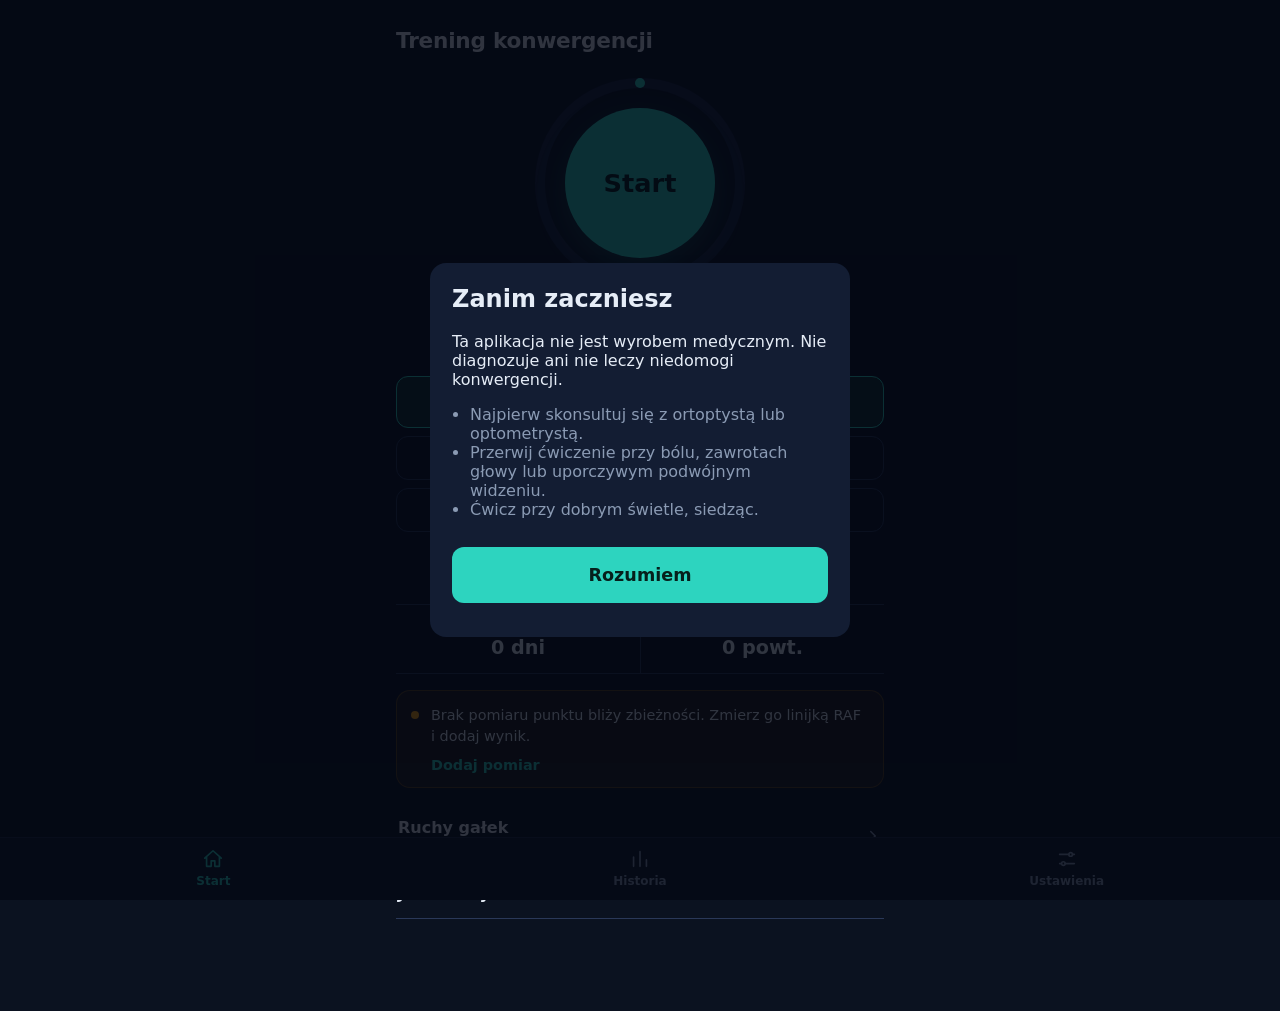
==== commit 9d4d9ab5: "Ołówek na telefonie jako domyślny tryb z ostrym punktem i zapisem podwójnego widzenia - Nowy domyśln" ====
--- a/index.html
+++ b/index.html
@@ -32,6 +32,17 @@
       <p>Jeśli ból, zawroty głowy lub podwójne widzenie nie ustąpią po odpoczynku, skontaktuj się z lekarzem okulistą lub ortoptystą.</p>
       <p>Przy nagłym pogorszeniu wzroku lub silnym bólu oka zgłoś się od razu do lekarza.</p>
       <button id="safety-ok" class="btn primary big">Rozumiem</button>
+    </div>
+  </div>
+
+  <!-- Zapis odległości, przy której pojawiło się podwójne widzenie -->
+  <div id="double" class="overlay" hidden>
+    <div class="card">
+      <h2>Zapisz wynik</h2>
+      <p>Ile cm dzieliło telefon od nosa, gdy zobaczyłeś dwa obrazy? Zmierz linijką.</p>
+      <input id="double-cm" type="text" inputmode="decimal" placeholder="np. 12,5" aria-label="Odległość w cm">
+      <button id="double-save" class="btn primary big">Zapisz pomiar</button>
+      <button id="double-skip" class="btn ghost">Pomiń</button>
     </div>
   </div>
 
@@ -96,9 +107,11 @@
       <p id="cue" class="cue" aria-live="polite">Przybliżaj</p>
       <div id="stage" class="stage">
         <div id="target" class="target"><div id="core" class="core"></div></div>
+        <div id="fixation" class="fixation" hidden></div>
       </div>
       <p id="train-hint" class="muted small">Kółko rośnie: przybliżaj. Kółko maleje: cofaj.</p>
       <button id="btn-rep" class="btn primary big">+1 powtórzenie</button>
+      <button id="btn-double" class="btn ghost" hidden>Widzę podwójnie</button>
       <button id="btn-safety" class="btn danger">Ból, zawroty lub podwójne widzenie – przerwij</button>
       <button id="btn-stop" class="btn ghost">Zakończ</button>
     </section>
--- a/styles.css
+++ b/styles.css
@@ -289,7 +289,36 @@
   display: grid;
   place-items: center;
 }
-.ring svg { position: absolute; inset: 0; width: 100%; height: 100%; transform: rotate(-90deg); }
+/* Ostry punkt do fiksacji: stały, bez animacji, żeby było na czym skupić wzrok. */
+.fixation {
+  width: 22px;
+  height: 22px;
+  border-radius: 50%;
+  background: #ffffff;
+  box-shadow: 0 0 0 4px var(--accent);
+}
+
+/* Pole w oknach dialogowych */
+.card input {
+  width: 100%;
+  background: var(--bg);
+  color: var(--text);
+  border: 1px solid var(--line);
+  border-radius: 12px;
+  padding: 12px;
+  font: inherit;
+  margin: 8px 0 12px;
+}
+
+/* Obręcz tylko pokazuje postęp. Nie może przechwytywać dotknięć przycisku Start. */
+.ring svg {
+  position: absolute;
+  inset: 0;
+  width: 100%;
+  height: 100%;
+  transform: rotate(-90deg);
+  pointer-events: none;
+}
 .ring-track, .ring-fill { fill: none; stroke-width: 10; }
 .ring-track { stroke: #17213a; }
 .ring-fill {
@@ -310,14 +339,15 @@
   font-size: 1.6rem;
   font-weight: 700;
   cursor: pointer;
+  position: relative;
+  z-index: 1;
+  /* Bez opóźnienia i bez zoomu po dwukrotnym stuknięciu, żeby dotknięcie nie zginęło. */
+  touch-action: manipulation;
+  -webkit-tap-highlight-color: transparent;
   box-shadow: 0 10px 30px rgba(45, 212, 191, 0.22);
 }
-.start:active { transform: scale(0.97); animation: none; }
-/* Delikatne „oddychanie” przycisku, jak kółko w ćwiczeniu. Wyłączone przy ograniczonym ruchu. */
-@media (prefers-reduced-motion: no-preference) {
-  .start { animation: breathe 6s ease-in-out infinite; }
-}
-@keyframes breathe { 0%, 100% { transform: scale(1); } 50% { transform: scale(1.04); } }
+/* Przycisk jest statyczny: bez animacji, która mogła psuć trafienie w telefonie. */
+.start:active { transform: scale(0.97); }
 .hero-line { font-weight: 600; margin: 0; }
 .hero .muted { margin: 4px 0 0; }
 
@@ -332,9 +362,16 @@
   padding: 10px 12px;
   font: inherit;
   font-size: 0.95rem;
+  display: flex;
+  align-items: center;
+  justify-content: center;
+  gap: 8px;
   text-align: center;
   cursor: pointer;
 }
+.chip-btn svg { width: 18px; height: 18px; flex: none; }
+/* Domyślny tryb na pełną szerokość, żeby wyróżniał się wśród pozostałych. */
+.chip-btn[data-id="focus"] { grid-column: 1 / -1; min-height: 52px; font-weight: 600; }
 .chip-btn.on { background: #12302f; border-color: var(--accent); color: var(--accent); font-weight: 600; }
 /* Stała wysokość na dwie linie, żeby zmiana ćwiczenia nie przesuwała reszty ekranu */
 .hint {
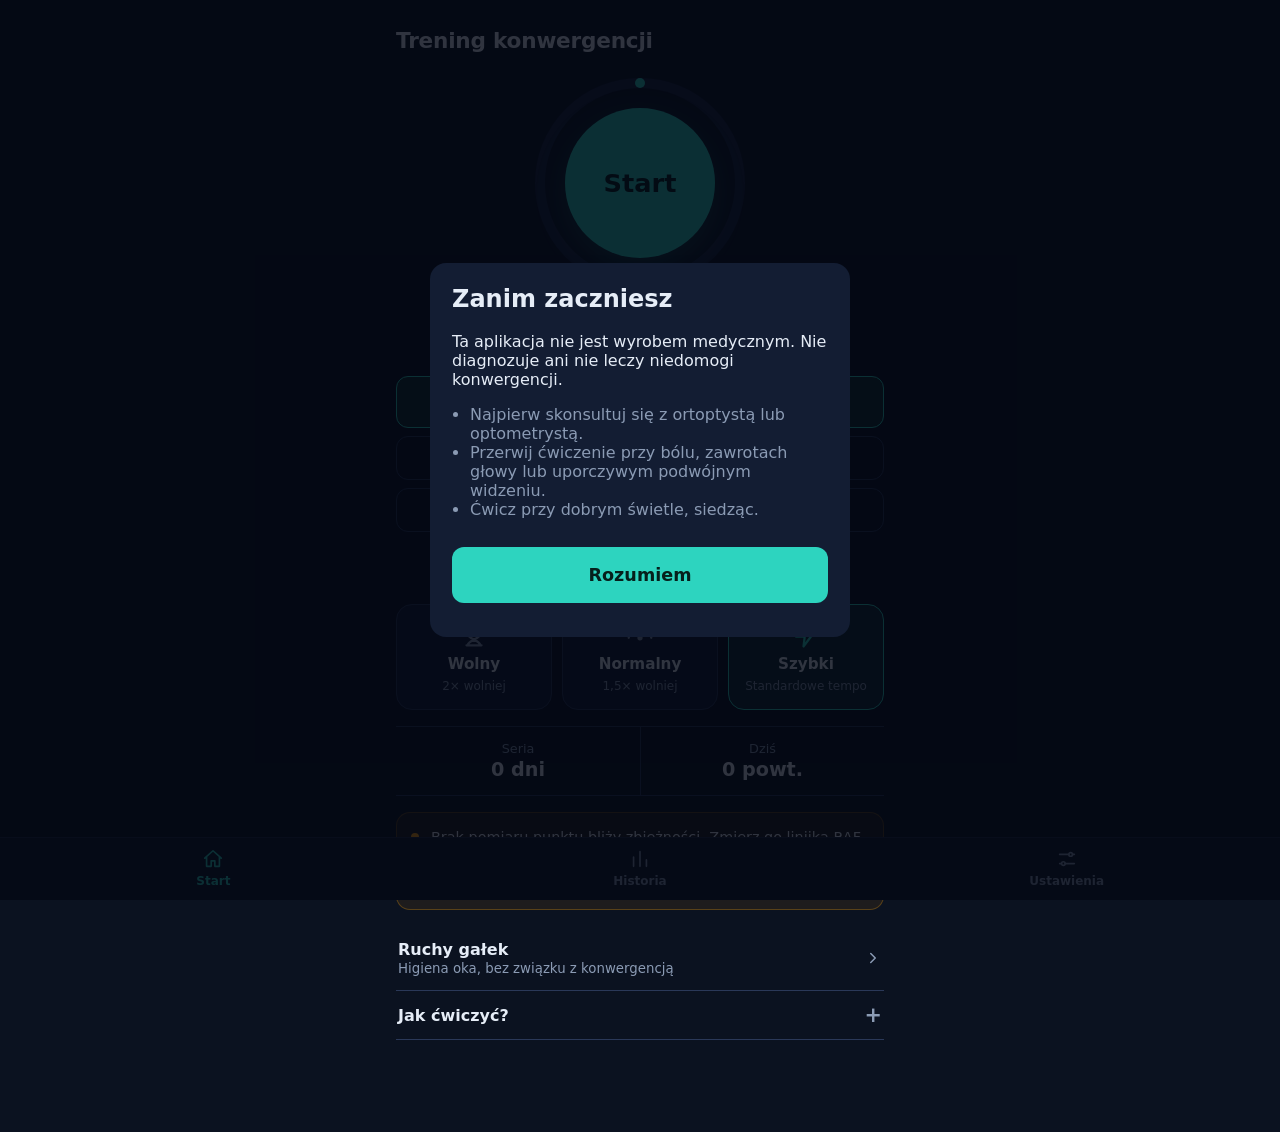
==== commit 7a245737: "Tempo przybliżania (wolny, normalny, szybki) i wyłączone pytanie o pomiar - W trybie „Ołówek na tele" ====
--- a/index.html
+++ b/index.html
@@ -65,6 +65,27 @@
 
       <div id="exercise" class="seg" role="radiogroup" aria-label="Ćwiczenie na dziś"></div>
       <p id="exercise-desc" class="hint"></p>
+
+      <div id="approach" class="mode-grid approach" role="radiogroup" aria-label="Tempo przybliżania" hidden>
+        <label class="mode">
+          <input type="radio" name="approach" value="wolny">
+          <svg viewBox="0 0 24 24" fill="none" stroke="currentColor" stroke-width="1.8" stroke-linecap="round" stroke-linejoin="round" aria-hidden="true"><path d="M6 3h12M6 21h12M7 3c0 4 10 5 10 9s-10 5-10 9M17 3c0 4-10 5-10 9s10 5 10 9"/></svg>
+          <strong>Wolny</strong>
+          <small>2× wolniej</small>
+        </label>
+        <label class="mode">
+          <input type="radio" name="approach" value="normalny">
+          <svg viewBox="0 0 24 24" fill="none" stroke="currentColor" stroke-width="1.8" stroke-linecap="round" stroke-linejoin="round" aria-hidden="true"><path d="M3 15a9 9 0 0 1 18 0"/><path d="M12 15l4-4"/><circle cx="12" cy="15" r="1.2"/></svg>
+          <strong>Normalny</strong>
+          <small>1,5× wolniej</small>
+        </label>
+        <label class="mode">
+          <input type="radio" name="approach" value="szybki" checked>
+          <svg viewBox="0 0 24 24" fill="none" stroke="currentColor" stroke-width="1.8" stroke-linecap="round" stroke-linejoin="round" aria-hidden="true"><path d="M13 2L4 14h7l-1 8 9-12h-7z"/></svg>
+          <strong>Szybki</strong>
+          <small>Standardowe tempo</small>
+        </label>
+      </div>
 
       <dl class="glance">
         <div><dt>Seria</dt><dd id="streak-text">0 dni</dd></div>
@@ -158,6 +179,7 @@
 
       <label class="check"><input id="set-sound" type="checkbox"> Dźwięk rytmu</label>
       <label class="check"><input id="set-vibrate" type="checkbox"> Wibracja przy powtórzeniu</label>
+      <label class="check"><input id="set-ask-measure" type="checkbox"> Pytaj o wynik po „Widzę podwójnie”</label>
 
       <h3>Plan tygodniowy</h3>
       <div class="days" role="group" aria-label="Dni treningowe">
